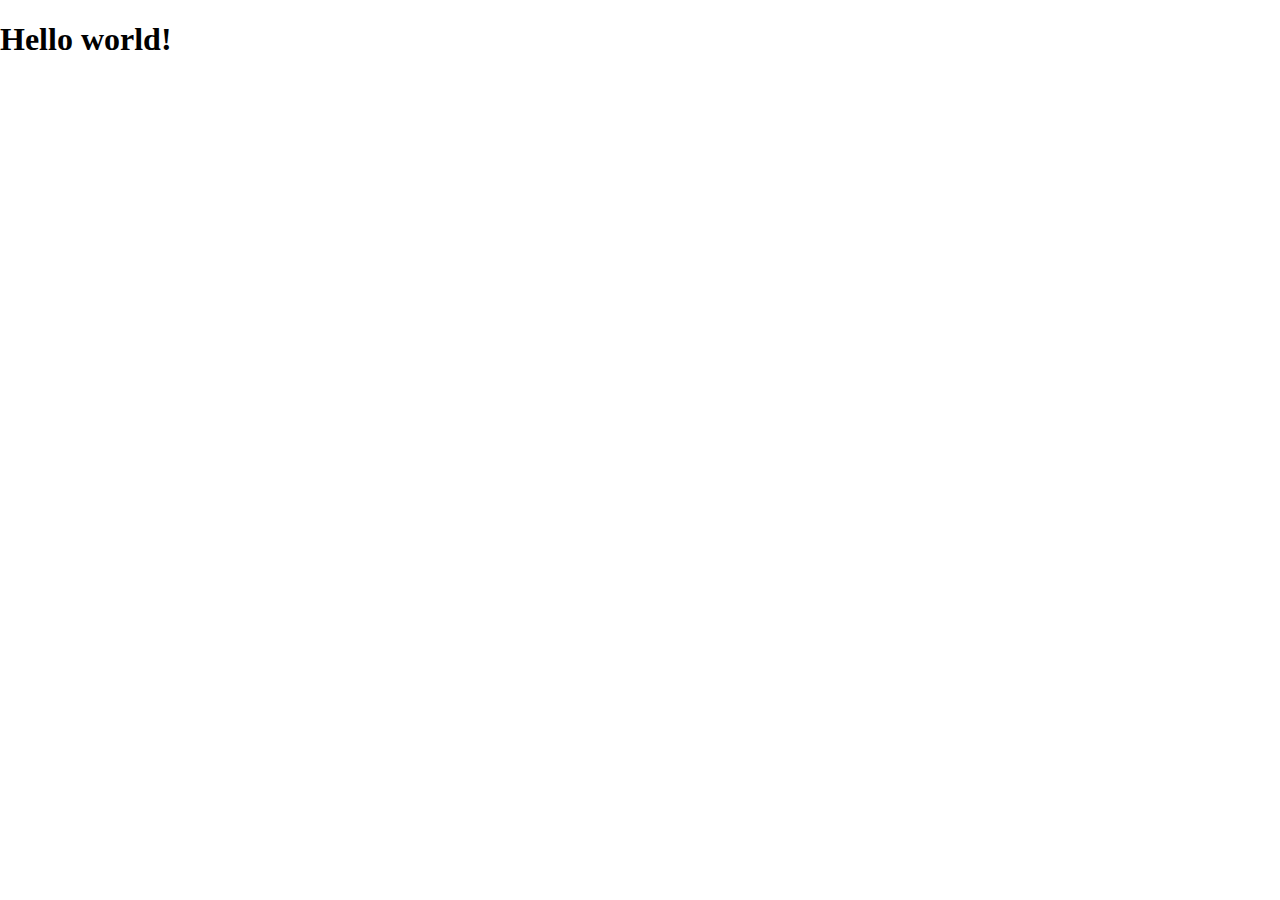
==== index.html @ 44bde3c5 "finish boilerplate" ====
<!DOCTYPE html>
<html lang="en">
<head>
  <meta charset="utf-8">
  <title>Augvery</title>
  <link rel="icon" href="./favicon.png"/>
  <meta name="viewport" content="width=device-width, initial-scale=1"/>
  <meta name="keywords" content="august, avery, lav, augvery, lav, lavender, trash, lavendertrash, lav39, lavender39, trash39, lavendertrash39, lavthirtynine, lavenderthirtynine, trashthirtynine, lavendertrashthirtynine, thirty, nine, 3, 9, thirtynine, 39"/>
  <meta name="robots" content="index, follow"/>
  <meta name="language" content="English"/>
  <meta name="revisit-after" content="1 days"/>
  <meta name="author" content="August"/>
  <meta name="creator" content="Thomas Ricci"/>
  <meta name="publisher" content="Thomas Ricci"/>
  <meta property="og:title" content="Augvery"/>
  <meta property="og:image" content="./banner.png"/>
  <meta property="og:url" content="https://www.augvery.com"/>
  <meta name="twitter:card" content="summary_large_image"/>
  <meta property="og:site_name" content="Augvery"/>
  <!-- TODO: this -->
  <meta name="description" content=""/>
  <meta property="og:description" content=""/>
  <meta name="theme-color" content="#9ab4f8"/>
  <link rel="stylesheet" type="text/css" href="style.css">
</head>
<body>
  <div class="container">
    <h1>Hello world!</h1>
  </div>
</body>
</html>
---- style.css ----
:root {
    --primary-color: #000;
    --secondary-color: #000;
    --tertiary-color: #000;
    --quaternary-color: #000;
    --quinary-color: #000;
    --senary-color: #000;
}

body {
    margin: 0;
}
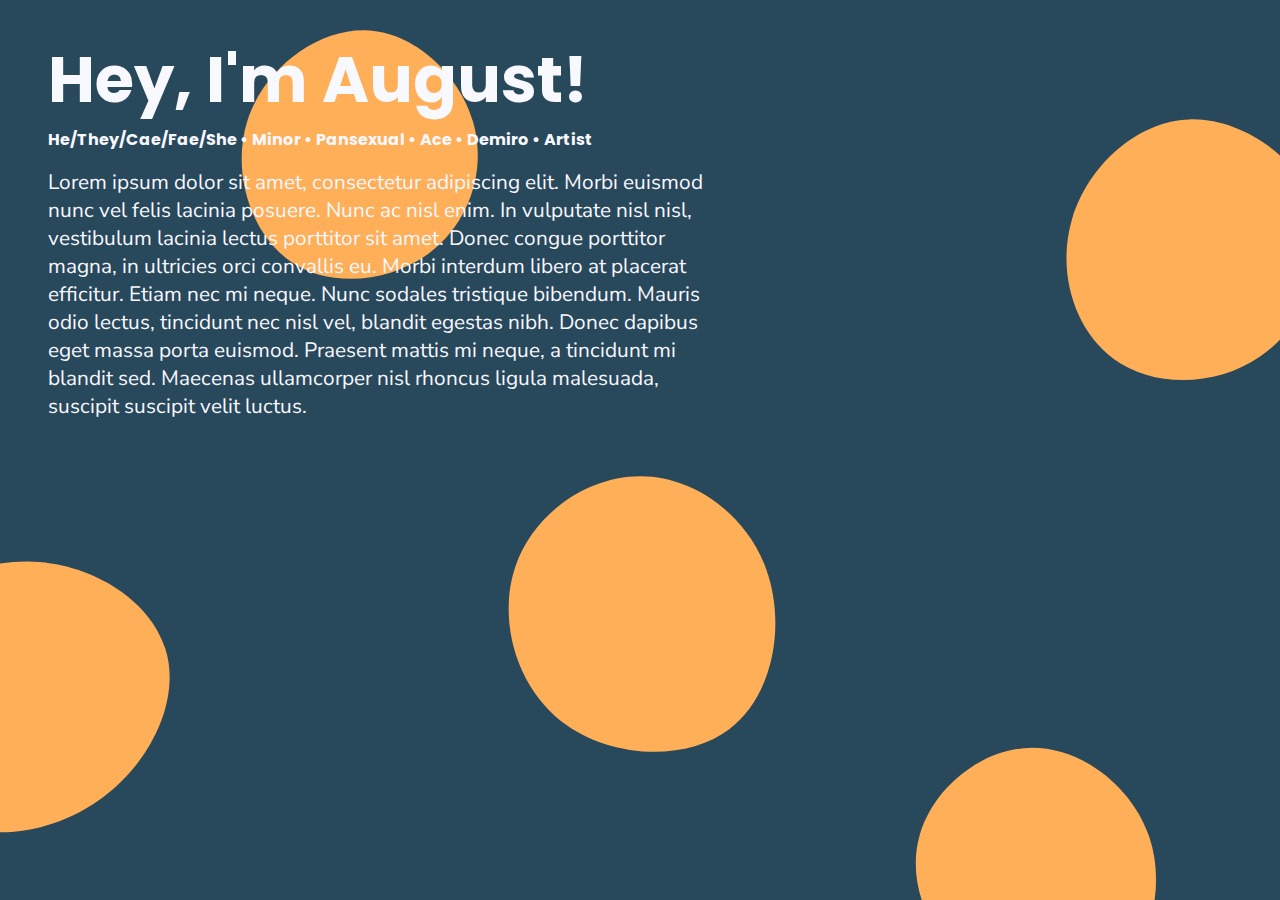
==== commit 4035cfb1: "demo" ====
--- a/index.html
+++ b/index.html
@@ -24,8 +24,16 @@
   <link rel="stylesheet" type="text/css" href="style.css">
 </head>
 <body>
-  <div class="container">
-    <h1>Hello world!</h1>
+  <div class="splash">
+    <div class="sona"></div>
+    <div class="content">
+      <h1 class="name">Hey, I'm <span id="name">August</span>!</h1>
+      <h2 class="info">He/They/Cae/Fae/She • Minor • Pansexual • Ace • Demiro • Artist</h2>
+      <p class="desc">
+        Lorem ipsum dolor sit amet, consectetur adipiscing elit. Morbi euismod nunc vel felis lacinia posuere. Nunc ac nisl enim. In vulputate nisl nisl, vestibulum lacinia lectus porttitor sit amet. Donec congue porttitor magna, in ultricies orci convallis eu. Morbi interdum libero at placerat efficitur. Etiam nec mi neque. Nunc sodales tristique bibendum. Mauris odio lectus, tincidunt nec nisl vel, blandit egestas nibh. Donec dapibus eget massa porta euismod. Praesent mattis mi neque, a tincidunt mi blandit sed. Maecenas ullamcorper nisl rhoncus ligula malesuada, suscipit suscipit velit luctus.
+      </p>
+    </div>
   </div>
+  <script src="main.js"></script>
 </body>
 </html>
--- a/style.css
+++ b/style.css
@@ -1,12 +1,52 @@
+@import url('https://fonts.googleapis.com/css2?family=Nunito+Sans&family=Poppins:wght@300&display=swap');
+
 :root {
-    --primary-color: #000;
-    --secondary-color: #000;
-    --tertiary-color: #000;
-    --quaternary-color: #000;
+    --primary-color: #28485B;
+    --secondary-color: #FEAF58;
+    --tertiary-color: #F8F8FF;
+    --quaternary-color: #ffffff;
     --quinary-color: #000;
     --senary-color: #000;
 }
 
 body {
     margin: 0;
+    background-color: var(--primary-color);
 }
+
+.splash {
+    display: flex;
+    flex-direction: row;
+    background-image: url("bg.svg");
+    background-position: center;
+    background-repeat: no-repeat;
+    background-size: cover;
+    min-height: 100vh;
+    min-width: 100vw;
+    font-family: sans-serif;
+    color: var(--tertiary-color);
+}
+
+.content {
+    padding: 1rem 2rem 1rem 2rem;
+    max-width: 700px;
+}
+
+.name {
+    font-size: clamp(1.8rem, 7vw, 4rem);
+    font-family: "Poppins", sans-serif;
+    margin: 1rem 1rem 0 1rem;
+}
+
+.info {
+    font-size: clamp(0.3rem, 7vw, 1rem);
+    font-family: "Poppins", sans-serif;
+    margin: 0 1rem 1rem 1rem;
+    color: var(--tertiary-color);
+}
+
+.desc {
+    font-family: "Nunito Sans", sans-serif;
+    font-size: clamp(0.9rem, 5vw, 1.3rem);
+    margin: 1rem 1rem 1rem 1rem;
+}
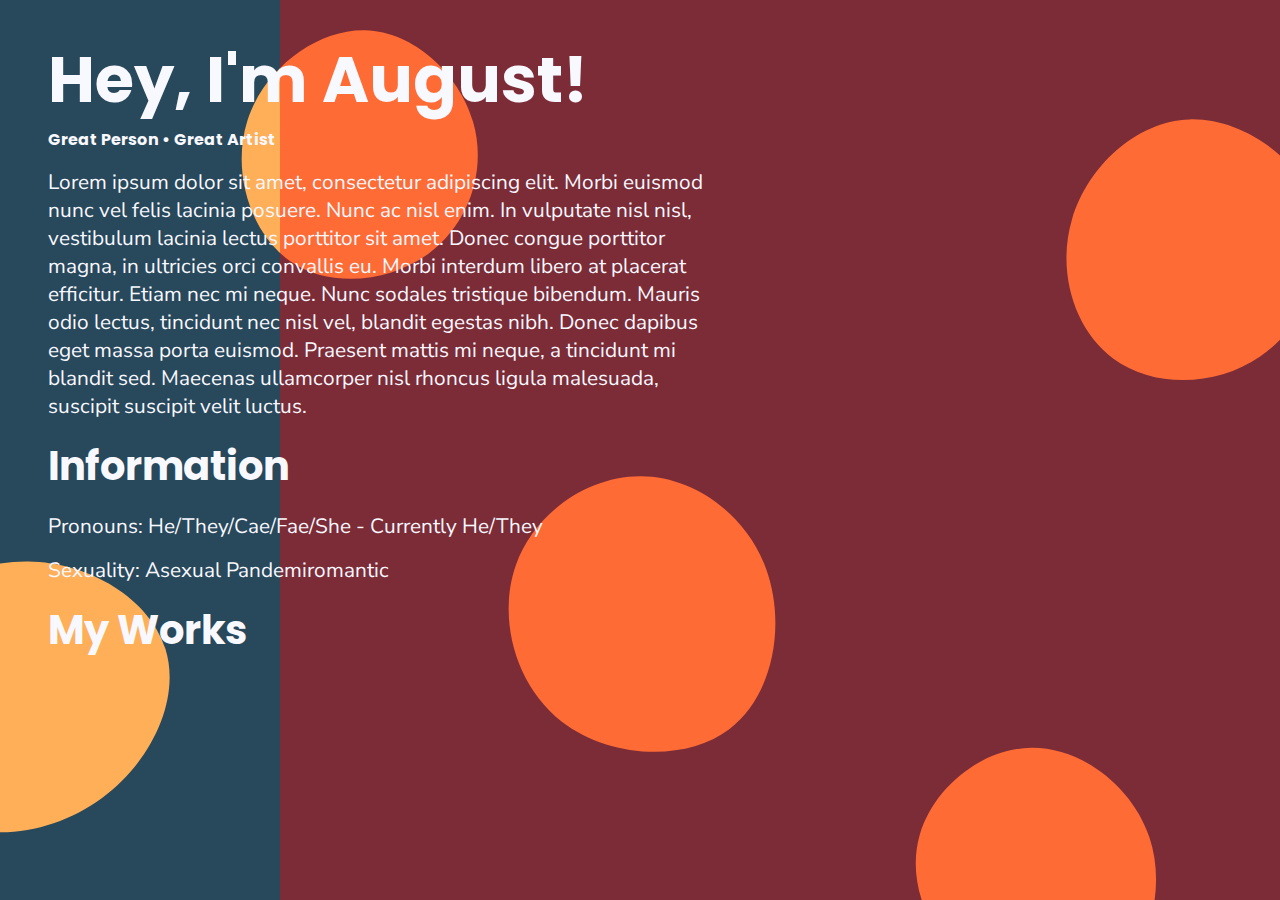
==== commit ece7e92e: "Added about and red visualization of sona position" ====
--- a/index.html
+++ b/index.html
@@ -27,11 +27,15 @@
   <div class="splash">
     <div class="sona"></div>
     <div class="content">
-      <h1 class="name">Hey, I'm <span id="name">August</span>!</h1>
-      <h2 class="info">He/They/Cae/Fae/She • Minor • Pansexual • Ace • Demiro • Artist</h2>
-      <p class="desc">
+      <h1 class="header">Hey, I'm <span id="name">August</span>!</h1>
+      <h2 class="small">Great Person • Great Artist</h2>
+      <p class="body">
         Lorem ipsum dolor sit amet, consectetur adipiscing elit. Morbi euismod nunc vel felis lacinia posuere. Nunc ac nisl enim. In vulputate nisl nisl, vestibulum lacinia lectus porttitor sit amet. Donec congue porttitor magna, in ultricies orci convallis eu. Morbi interdum libero at placerat efficitur. Etiam nec mi neque. Nunc sodales tristique bibendum. Mauris odio lectus, tincidunt nec nisl vel, blandit egestas nibh. Donec dapibus eget massa porta euismod. Praesent mattis mi neque, a tincidunt mi blandit sed. Maecenas ullamcorper nisl rhoncus ligula malesuada, suscipit suscipit velit luctus.
       </p>
+      <h2 class="subheader">Information</h2>
+      <p class="body">Pronouns: He/They/Cae/Fae/She - Currently He/They</p>
+      <p class="body">Sexuality: Asexual Pandemiromantic</p>
+      <h2 class="subheader">My Works</h2>
     </div>
   </div>
   <script src="main.js"></script>
--- a/style.css
+++ b/style.css
@@ -12,6 +12,17 @@
 body {
     margin: 0;
     background-color: var(--primary-color);
+    overflow-x: hidden !important;
+}
+
+.sona {
+    position: absolute;
+    right: 0;
+    top: 0;
+    background-image: url("sona.png");
+    height: 1000px;
+    width: 1000px;
+    z-index: 0;
 }
 
 .splash {
@@ -21,8 +32,10 @@
     background-position: center;
     background-repeat: no-repeat;
     background-size: cover;
-    min-height: 100vh;
-    min-width: 100vw;
+    height: 100vh;
+    width: 100vw;
+    overflow-y: scroll;
+    position: relative;
     font-family: sans-serif;
     color: var(--tertiary-color);
 }
@@ -30,22 +43,29 @@
 .content {
     padding: 1rem 2rem 1rem 2rem;
     max-width: 700px;
+    z-index: 1;
 }
 
-.name {
+.header {
     font-size: clamp(1.8rem, 7vw, 4rem);
     font-family: "Poppins", sans-serif;
     margin: 1rem 1rem 0 1rem;
 }
 
-.info {
+.subheader {
+    font-size: clamp(1.3rem, 7vw, 2.5rem);
+    font-family: "Poppins", sans-serif;
+    margin: 1rem 1rem 0 1rem;
+}
+
+.small {
     font-size: clamp(0.3rem, 7vw, 1rem);
     font-family: "Poppins", sans-serif;
     margin: 0 1rem 1rem 1rem;
     color: var(--tertiary-color);
 }
 
-.desc {
+.body {
     font-family: "Nunito Sans", sans-serif;
     font-size: clamp(0.9rem, 5vw, 1.3rem);
     margin: 1rem 1rem 1rem 1rem;
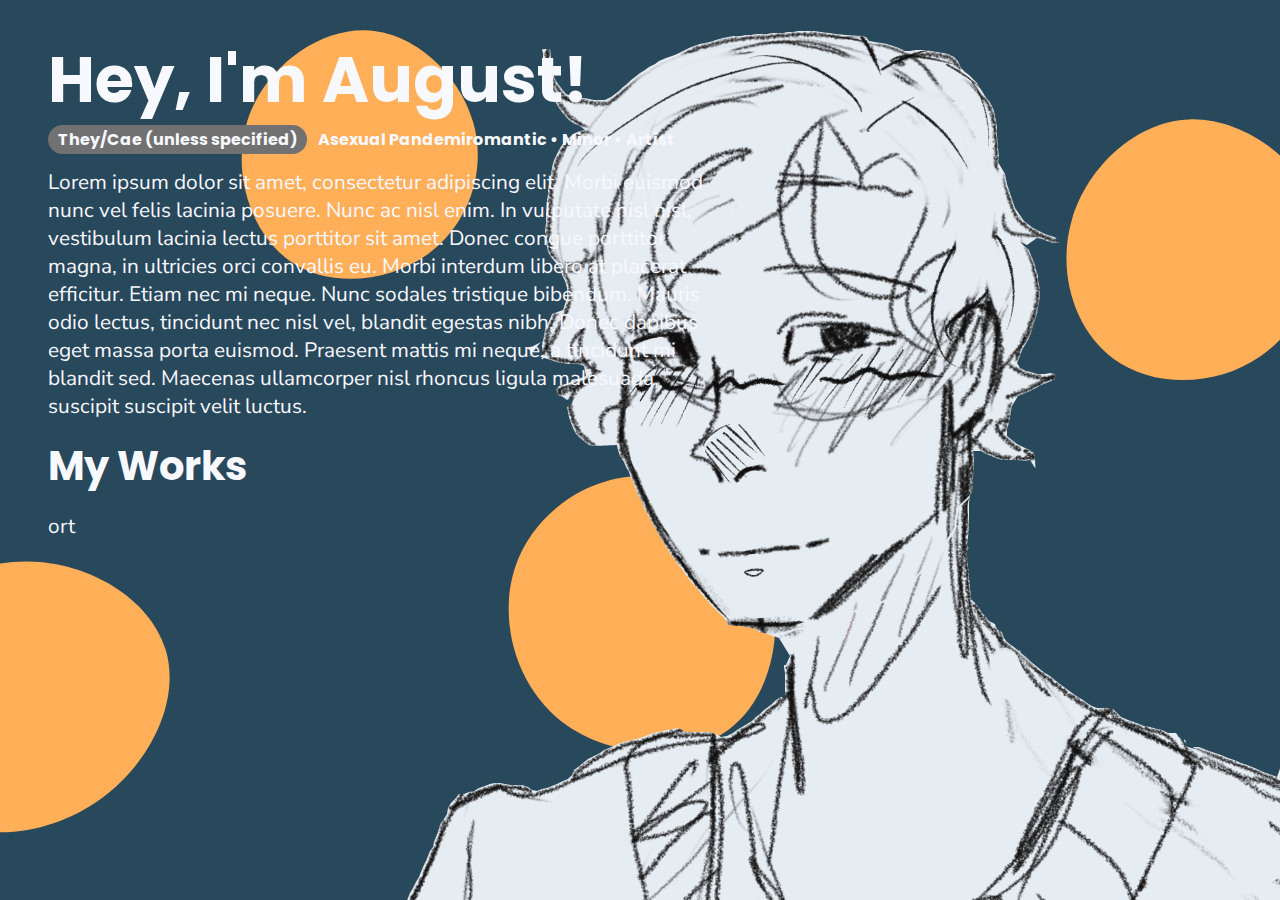
==== commit 9515b973: "some visual changes, temp sona" ====
--- a/index.html
+++ b/index.html
@@ -28,14 +28,13 @@
     <div class="sona"></div>
     <div class="content">
       <h1 class="header">Hey, I'm <span id="name">August</span>!</h1>
-      <h2 class="small">Great Person • Great Artist</h2>
+      <h2 class="small">
+        <span class="chip chip-link me-1">They/Cae (unless specified)</span> Asexual Pandemiromantic • Minor • Artist </h2>
       <p class="body">
         Lorem ipsum dolor sit amet, consectetur adipiscing elit. Morbi euismod nunc vel felis lacinia posuere. Nunc ac nisl enim. In vulputate nisl nisl, vestibulum lacinia lectus porttitor sit amet. Donec congue porttitor magna, in ultricies orci convallis eu. Morbi interdum libero at placerat efficitur. Etiam nec mi neque. Nunc sodales tristique bibendum. Mauris odio lectus, tincidunt nec nisl vel, blandit egestas nibh. Donec dapibus eget massa porta euismod. Praesent mattis mi neque, a tincidunt mi blandit sed. Maecenas ullamcorper nisl rhoncus ligula malesuada, suscipit suscipit velit luctus.
       </p>
-      <h2 class="subheader">Information</h2>
-      <p class="body">Pronouns: He/They/Cae/Fae/She - Currently He/They</p>
-      <p class="body">Sexuality: Asexual Pandemiromantic</p>
       <h2 class="subheader">My Works</h2>
+      <p class="body">ort</p>
     </div>
   </div>
   <script src="main.js"></script>
--- a/style.css
+++ b/style.css
@@ -4,7 +4,7 @@
     --primary-color: #28485B;
     --secondary-color: #FEAF58;
     --tertiary-color: #F8F8FF;
-    --quaternary-color: #ffffff;
+    --quaternary-color: #717171;
     --quinary-color: #000;
     --senary-color: #000;
 }
@@ -20,8 +20,9 @@
     right: 0;
     top: 0;
     background-image: url("sona.png");
-    height: 1000px;
-    width: 1000px;
+    height: 60rem;
+    width: 60rem;
+    background-position: right;
     z-index: 0;
 }
 
@@ -38,6 +39,21 @@
     position: relative;
     font-family: sans-serif;
     color: var(--tertiary-color);
+}
+
+.chip {
+    border-radius: 500px;
+    padding: 0.2rem 0.6rem 0.2rem 0.6rem;
+    background-color: var(--quaternary-color);
+    display: inline;
+}
+
+.chip-link:hover {
+    box-shadow: 0 3px 0.5rem 3px rgba(0, 0, 0, 0.51);
+}
+
+.me-1 {
+    margin-right: 0.5rem;
 }
 
 .content {
@@ -70,3 +86,11 @@
     font-size: clamp(0.9rem, 5vw, 1.3rem);
     margin: 1rem 1rem 1rem 1rem;
 }
+
+@media screen and (max-width: 900px) {
+    .sona {
+        background-position: center;
+        height: 60rem;
+        width: 30rem;
+    }
+}
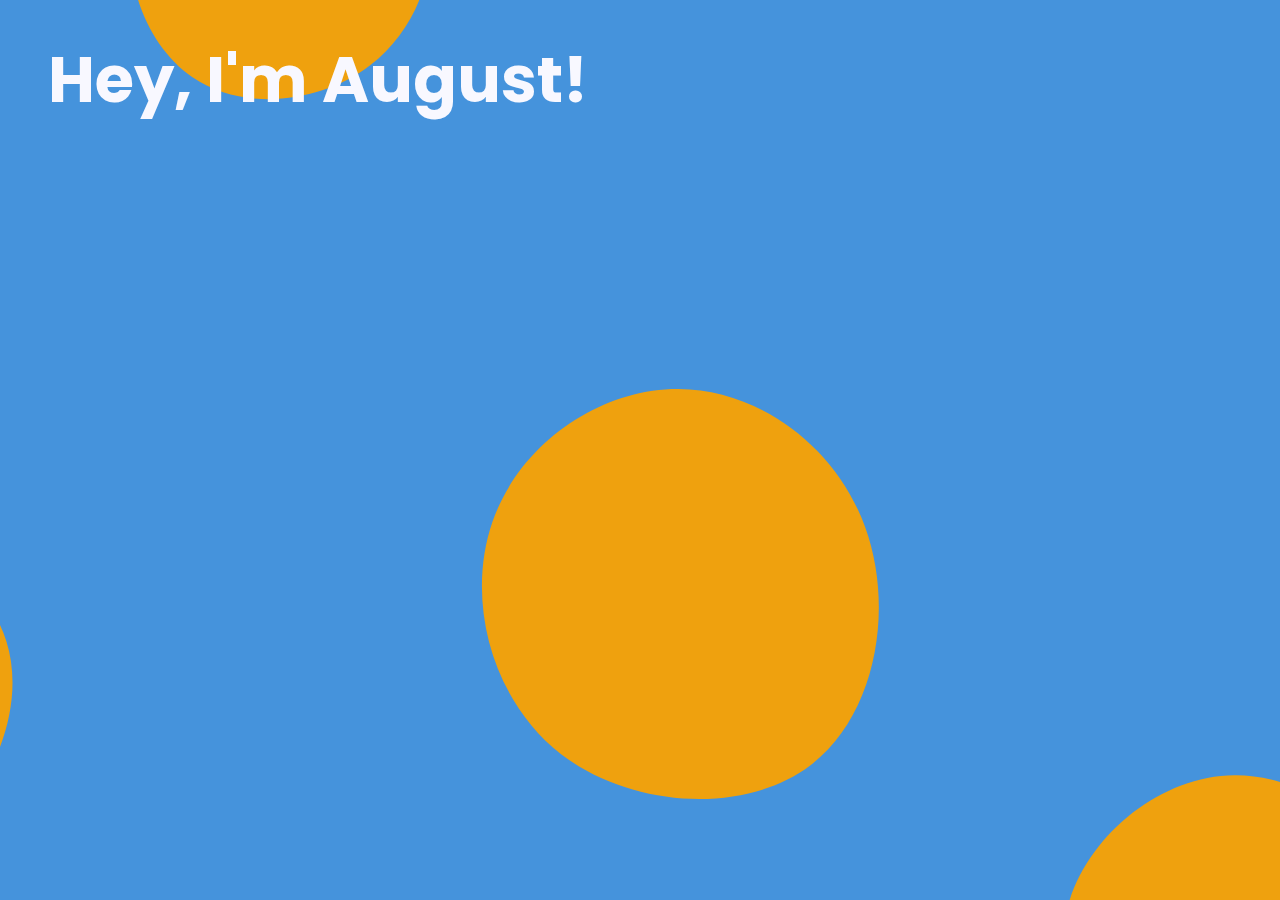
==== commit ad2193cd: "intro sequence!" ====
--- a/index.html
+++ b/index.html
@@ -22,21 +22,47 @@
   <meta property="og:description" content=""/>
   <meta name="theme-color" content="#9ab4f8"/>
   <link rel="stylesheet" type="text/css" href="style.css">
+  <link href="https://fonts.googleapis.com/icon?family=Material+Icons" rel="stylesheet">
+  <link rel="stylesheet" href="https://cdnjs.cloudflare.com/ajax/libs/animate.css/4.1.1/animate.min.css"/>
 </head>
 <body>
   <div class="splash">
-    <div class="sona"></div>
+    <div class="modal-background" id="modal">
+      <div class="modal">
+        <div class="modal-content">
+          <div class="modal-title">
+            <h1 class="modal-header">
+              I'm demifluid.
+            </h1>
+            <span class="modal-close material-icons" onclick="triggerModal()">close</span>
+          </div>
+          <p class="modal-desc">
+            Demifluid is a gender under the umbrella of genderfluidity, an identity in which a person's gender may change constantly. Being Demifluid, I have a static gender and one that is fluid. Because my static gender is Agender, my gender changes between <a href="https://gender.wikia.org/wiki/Agender">Agender</a>, <a href="https://gender.wikia.org/wiki/Demiboy">Demiboy</a>, <a href="https://gender.wikia.org/wiki/Demigirl">Demigirl</a>, and <a href="https://gender.wikia.org/wiki/Demigender">Demibigender</a>. No matter how I identify, I'll always accept my Agender pronouns, they/cae. I also accept he/they while I'm a Demiboy, fey/they/she when I'm a Demigirl, and he/fey/they/cae/she while I'm Demibigender.
+          </p>
+        </div>
+      </div>
+    </div>
+    <div class="sona">
+      <div class="sona-img" id="animate__intro-4"></div>
+    </div>
+    <div class="bg">
+      <svg cache-id="37cd5b53484d493dafedb783ef0dcd69" id="eISRePYEbHc1" xmlns="http://www.w3.org/2000/svg" xmlns:xlink="http://www.w3.org/1999/xlink" viewBox="0 0 900 600" shape-rendering="geometricPrecision" class="bg-img" text-rendering="geometricPrecision"><rect id="eISRePYEbHc2" width="900" height="600" rx="0" ry="0" fill="rgb(69,147,220)" stroke="none" stroke-width="1"/><g id="eISRePYEbHc3"><g id="eISRePYEbHc4" transform="matrix(0 0 0 0 451 402)"><path id="eISRePYEbHc5" d="M83.1,-22.7C96.4,13.9,88.1,61.8,58.5,84.2C29,106.5,-21.8,103.2,-53.1,79.1C-84.3,54.9,-96,10,-83.9,-24.9C-71.8,-59.8,-35.9,-84.7,-0.5,-84.5C34.9,-84.4,69.9,-59.2,83.1,-22.7Z" fill="rgb(239,161,14)" stroke="none" stroke-width="1"/></g><g id="eISRePYEbHc6" transform="matrix(0 0 0 0 269 107)"><path id="eISRePYEbHc7" d="M69.7,-25.9C79,5.9,67.3,41.2,41.2,61.2C15.2,81.1,-25.2,85.7,-51.9,67.3C-78.6,48.9,-91.6,7.5,-80.7,-26.7C-69.8,-60.8,-34.9,-87.5,-2.3,-86.8C30.2,-86,60.4,-57.7,69.7,-25.9Z" fill="rgb(239,161,14)" stroke="none" stroke-width="1"/></g><g id="eISRePYEbHc8" transform="matrix(0 0 0 0 43 463)"><path id="eISRePYEbHc9" d="M90.6,-30.5C101,2.6,81.7,44.3,48.6,68.8C15.5,93.3,-31.5,100.6,-63.1,79.4C-94.6,58.2,-110.9,8.5,-97.8,-28.4C-84.7,-65.2,-42.4,-89.1,-1.1,-88.7C40.1,-88.3,80.2,-63.7,90.6,-30.5Z" fill="rgb(239,161,14)" stroke="none" stroke-width="1"/></g><g id="eISRePYEbHc10" transform="matrix(0 0 0 0 813 173)"><path id="eISRePYEbHc11" d="M88.6,-31.7C98.9,2.9,80.4,44,50.4,64.7C20.5,85.3,-20.9,85.5,-47.4,66.1C-73.8,46.7,-85.3,7.6,-74.9,-27.1C-64.5,-61.9,-32.3,-92.3,3.4,-93.4C39.1,-94.5,78.3,-66.3,88.6,-31.7Z" fill="rgb(239,161,14)" stroke="none" stroke-width="1"/></g><g id="eISRePYEbHc12" transform="matrix(0 0 0 0 710 583)"><path id="eISRePYEbHc13" d="M79.6,-24.8C91,9.3,79.8,51.9,53.7,69.9C27.6,87.9,-13.5,81.5,-41,60.5C-68.5,39.6,-82.5,4.1,-73.4,-26.8C-64.3,-57.8,-32.2,-84.2,1,-84.5C34.1,-84.8,68.1,-59,79.6,-24.8Z" fill="rgb(239,161,14)" stroke="none" stroke-width="1"/></g></g><script><![CDATA[!function(t,n){"object"==typeof exports&&"undefined"!=typeof module?module.exports=n():"function"==typeof define&&define.amd?define(n):((t="undefined"!=typeof globalThis?globalThis:t||self).__SVGATOR_PLAYER__=t.__SVGATOR_PLAYER__||{},t.__SVGATOR_PLAYER__["5c7f360c"]=n())}(this,(function(){"use strict";function t(t,n){var r=Object.keys(t);if(Object.getOwnPropertySymbols){var e=Object.getOwnPropertySymbols(t);n&&(e=e.filter((function(n){return Object.getOwnPropertyDescriptor(t,n).enumerable}))),r.push.apply(r,e)}return r}function n(n){for(var r=1;r<arguments.length;r++){var e=null!=arguments[r]?arguments[r]:{};r%2?t(Object(e),!0).forEach((function(t){u(n,t,e[t])})):Object.getOwnPropertyDescriptors?Object.defineProperties(n,Object.getOwnPropertyDescriptors(e)):t(Object(e)).forEach((function(t){Object.defineProperty(n,t,Object.getOwnPropertyDescriptor(e,t))}))}return n}function r(t){return(r="function"==typeof Symbol&&"symbol"==typeof Symbol.iterator?function(t){return typeof t}:function(t){return t&&"function"==typeof Symbol&&t.constructor===Symbol&&t!==Symbol.prototype?"symbol":typeof t})(t)}function e(t,n){if(!(t instanceof n))throw new TypeError("Cannot call a class as a function")}function i(t,n){for(var r=0;r<n.length;r++){var e=n[r];e.enumerable=e.enumerable||!1,e.configurable=!0,"value"in e&&(e.writable=!0),Object.defineProperty(t,e.key,e)}}function o(t,n,r){return n&&i(t.prototype,n),r&&i(t,r),t}function u(t,n,r){return n in t?Object.defineProperty(t,n,{value:r,enumerable:!0,configurable:!0,writable:!0}):t[n]=r,t}function a(t){return(a=Object.setPrototypeOf?Object.getPrototypeOf:function(t){return t.__proto__||Object.getPrototypeOf(t)})(t)}function l(t,n){return(l=Object.setPrototypeOf||function(t,n){return t.__proto__=n,t})(t,n)}function f(){if("undefined"==typeof Reflect||!Reflect.construct)return!1;if(Reflect.construct.sham)return!1;if("function"==typeof Proxy)return!0;try{return Boolean.prototype.valueOf.call(Reflect.construct(Boolean,[],(function(){}))),!0}catch(t){return!1}}function s(t,n,r){return(s=f()?Reflect.construct:function(t,n,r){var e=[null];e.push.apply(e,n);var i=new(Function.bind.apply(t,e));return r&&l(i,r.prototype),i}).apply(null,arguments)}function c(t,n){if(n&&("object"==typeof n||"function"==typeof n))return n;if(void 0!==n)throw new TypeError("Derived constructors may only return object or undefined");return function(t){if(void 0===t)throw new ReferenceError("this hasn't been initialised - super() hasn't been called");return t}(t)}function h(t,n,r){return(h="undefined"!=typeof Reflect&&Reflect.get?Reflect.get:function(t,n,r){var e=function(t,n){for(;!Object.prototype.hasOwnProperty.call(t,n)&&null!==(t=a(t)););return t}(t,n);if(e){var i=Object.getOwnPropertyDescriptor(e,n);return i.get?i.get.call(r):i.value}})(t,n,r||t)}function v(t){return function(t){if(Array.isArray(t))return y(t)}(t)||function(t){if("undefined"!=typeof Symbol&&null!=t[Symbol.iterator]||null!=t["@@iterator"])return Array.from(t)}(t)||function(t,n){if(!t)return;if("string"==typeof t)return y(t,n);var r=Object.prototype.toString.call(t).slice(8,-1);"Object"===r&&t.constructor&&(r=t.constructor.name);if("Map"===r||"Set"===r)return Array.from(t);if("Arguments"===r||/^(?:Ui|I)nt(?:8|16|32)(?:Clamped)?Array$/.test(r))return y(t,n)}(t)||function(){throw new TypeError("Invalid attempt to spread non-iterable instance.\nIn order to be iterable, non-array objects must have a [Symbol.iterator]() method.")}()}function y(t,n){(null==n||n>t.length)&&(n=t.length);for(var r=0,e=new Array(n);r<n;r++)e[r]=t[r];return e}var g=d(Math.pow(10,-6));function d(t){var n=arguments.length>1&&void 0!==arguments[1]?arguments[1]:6;if(Number.isInteger(t))return t;var r=Math.pow(10,n);return Math.round((+t+Number.EPSILON)*r)/r}function p(t,n){var r=arguments.length>2&&void 0!==arguments[2]?arguments[2]:g;return Math.abs(t-n)<r}var m=Math.PI/180;function b(t){return t}function w(t,n,r){var e=1-r;return 3*r*e*(t*e+n*r)+r*r*r}function x(){var t=arguments.length>0&&void 0!==arguments[0]?arguments[0]:0,n=arguments.length>1&&void 0!==arguments[1]?arguments[1]:0,r=arguments.length>2&&void 0!==arguments[2]?arguments[2]:1,e=arguments.length>3&&void 0!==arguments[3]?arguments[3]:1;return t<0||t>1||r<0||r>1?null:p(t,n)&&p(r,e)?b:function(i){if(i<=0)return t>0?i*n/t:0===n&&r>0?i*e/r:0;if(i>=1)return r<1?1+(i-1)*(e-1)/(r-1):1===r&&t<1?1+(i-1)*(n-1)/(t-1):1;for(var o,u=0,a=1;u<a;){var l=w(t,r,o=(u+a)/2);if(p(i,l))break;l<i?u=o:a=o}return w(n,e,o)}}function A(){return 1}function k(t){return 1===t?1:0}function S(){var t=arguments.length>0&&void 0!==arguments[0]?arguments[0]:1,n=arguments.length>1&&void 0!==arguments[1]?arguments[1]:0;if(1===t){if(0===n)return k;if(1===n)return A}var r=1/t;return function(t){return t>=1?1:(t+=n*r)-t%r}}var _=Math.sin,O=Math.cos,j=Math.acos,M=Math.asin,P=Math.tan,E=Math.atan2,I=Math.PI/180,R=180/Math.PI,F=Math.sqrt,N=function(){function t(){var n=arguments.length>0&&void 0!==arguments[0]?arguments[0]:1,r=arguments.length>1&&void 0!==arguments[1]?arguments[1]:0,i=arguments.length>2&&void 0!==arguments[2]?arguments[2]:0,o=arguments.length>3&&void 0!==arguments[3]?arguments[3]:1,u=arguments.length>4&&void 0!==arguments[4]?arguments[4]:0,a=arguments.length>5&&void 0!==arguments[5]?arguments[5]:0;e(this,t),this.m=[n,r,i,o,u,a],this.i=null,this.w=null,this.s=null}return o(t,[{key:"determinant",get:function(){var t=this.m;return t[0]*t[3]-t[1]*t[2]}},{key:"isIdentity",get:function(){if(null===this.i){var t=this.m;this.i=1===t[0]&&0===t[1]&&0===t[2]&&1===t[3]&&0===t[4]&&0===t[5]}return this.i}},{key:"point",value:function(t,n){var r=this.m;return{x:r[0]*t+r[2]*n+r[4],y:r[1]*t+r[3]*n+r[5]}}},{key:"translateSelf",value:function(){var t=arguments.length>0&&void 0!==arguments[0]?arguments[0]:0,n=arguments.length>1&&void 0!==arguments[1]?arguments[1]:0;if(!t&&!n)return this;var r=this.m;return r[4]+=r[0]*t+r[2]*n,r[5]+=r[1]*t+r[3]*n,this.w=this.s=this.i=null,this}},{key:"rotateSelf",value:function(){var t=arguments.length>0&&void 0!==arguments[0]?arguments[0]:0;if(t%=360){var n=_(t*=I),r=O(t),e=this.m,i=e[0],o=e[1];e[0]=i*r+e[2]*n,e[1]=o*r+e[3]*n,e[2]=e[2]*r-i*n,e[3]=e[3]*r-o*n,this.w=this.s=this.i=null}return this}},{key:"scaleSelf",value:function(){var t=arguments.length>0&&void 0!==arguments[0]?arguments[0]:1,n=arguments.length>1&&void 0!==arguments[1]?arguments[1]:1;if(1!==t||1!==n){var r=this.m;r[0]*=t,r[1]*=t,r[2]*=n,r[3]*=n,this.w=this.s=this.i=null}return this}},{key:"skewSelf",value:function(t,n){if(n%=360,(t%=360)||n){var r=this.m,e=r[0],i=r[1],o=r[2],u=r[3];t&&(t=P(t*I),r[2]+=e*t,r[3]+=i*t),n&&(n=P(n*I),r[0]+=o*n,r[1]+=u*n),this.w=this.s=this.i=null}return this}},{key:"resetSelf",value:function(){var t=arguments.length>0&&void 0!==arguments[0]?arguments[0]:1,n=arguments.length>1&&void 0!==arguments[1]?arguments[1]:0,r=arguments.length>2&&void 0!==arguments[2]?arguments[2]:0,e=arguments.length>3&&void 0!==arguments[3]?arguments[3]:1,i=arguments.length>4&&void 0!==arguments[4]?arguments[4]:0,o=arguments.length>5&&void 0!==arguments[5]?arguments[5]:0,u=this.m;return u[0]=t,u[1]=n,u[2]=r,u[3]=e,u[4]=i,u[5]=o,this.w=this.s=this.i=null,this}},{key:"recomposeSelf",value:function(){var t=arguments.length>0&&void 0!==arguments[0]?arguments[0]:null,n=arguments.length>1&&void 0!==arguments[1]?arguments[1]:null,r=arguments.length>2&&void 0!==arguments[2]?arguments[2]:null,e=arguments.length>3&&void 0!==arguments[3]?arguments[3]:null,i=arguments.length>4&&void 0!==arguments[4]?arguments[4]:null;return this.isIdentity||this.resetSelf(),t&&(t.x||t.y)&&this.translateSelf(t.x,t.y),n&&this.rotateSelf(n),r&&(r.x&&this.skewSelf(r.x,0),r.y&&this.skewSelf(0,r.y)),!e||1===e.x&&1===e.y||this.scaleSelf(e.x,e.y),i&&(i.x||i.y)&&this.translateSelf(i.x,i.y),this}},{key:"decompose",value:function(){var t=arguments.length>0&&void 0!==arguments[0]?arguments[0]:0,n=arguments.length>1&&void 0!==arguments[1]?arguments[1]:0,r=this.m,e=r[0]*r[0]+r[1]*r[1],i=[[r[0],r[1]],[r[2],r[3]]],o=F(e);if(0===o)return{origin:{x:d(r[4]),y:d(r[5])},translate:{x:d(t),y:d(n)},scale:{x:0,y:0},skew:{x:0,y:0},rotate:0};i[0][0]/=o,i[0][1]/=o;var u=r[0]*r[3]-r[1]*r[2]<0;u&&(o=-o);var a=i[0][0]*i[1][0]+i[0][1]*i[1][1];i[1][0]-=i[0][0]*a,i[1][1]-=i[0][1]*a;var l=F(i[1][0]*i[1][0]+i[1][1]*i[1][1]);if(0===l)return{origin:{x:d(r[4]),y:d(r[5])},translate:{x:d(t),y:d(n)},scale:{x:d(o),y:0},skew:{x:0,y:0},rotate:0};i[1][0]/=l,i[1][1]/=l,a/=l;var f=0;return i[1][1]<0?(f=j(i[1][1])*R,i[0][1]<0&&(f=360-f)):f=M(i[0][1])*R,u&&(f=-f),a=E(a,F(i[0][0]*i[0][0]+i[0][1]*i[0][1]))*R,u&&(a=-a),{origin:{x:d(r[4]),y:d(r[5])},translate:{x:d(t),y:d(n)},scale:{x:d(o),y:d(l)},skew:{x:d(a),y:0},rotate:d(f)}}},{key:"clone",value:function(){var t=this.m;return new this.constructor(t[0],t[1],t[2],t[3],t[4],t[5])}},{key:"toString",value:function(){var t=arguments.length>0&&void 0!==arguments[0]?arguments[0]:" ";return null===this.s&&(this.s="matrix("+this.m.map((function(t){return d(t)})).join(t)+")"),this.s}}],[{key:"create",value:function(t){return t?Array.isArray(t)?s(this,v(t)):t instanceof this?t.clone():(new this).recomposeSelf(t.origin,t.rotate,t.skew,t.scale,t.translate):new this}}]),t}();function T(t,n,r){return t>=.5?r:n}function B(t,n,r){return 0===t||n===r?n:t*(r-n)+n}function q(t,n,r){var e=B(t,n,r);return e<=0?0:e}function L(t,n,r){var e=B(t,n,r);return e<=0?0:e>=1?1:e}function C(t,n,r){return 0===t?n:1===t?r:{x:B(t,n.x,r.x),y:B(t,n.y,r.y)}}function D(t,n,r){var e=function(t,n,r){return Math.round(B(t,n,r))}(t,n,r);return e<=0?0:e>=255?255:e}function z(t,n,r){return 0===t?n:1===t?r:{r:D(t,n.r,r.r),g:D(t,n.g,r.g),b:D(t,n.b,r.b),a:B(t,null==n.a?1:n.a,null==r.a?1:r.a)}}function V(t,n){for(var r=[],e=0;e<t;e++)r.push(n);return r}function G(t,n){if(--n<=0)return t;var r=(t=Object.assign([],t)).length;do{for(var e=0;e<r;e++)t.push(t[e])}while(--n>0);return t}var Y,$=function(){function t(n){e(this,t),this.list=n,this.length=n.length}return o(t,[{key:"setAttribute",value:function(t,n){for(var r=this.list,e=0;e<this.length;e++)r[e].setAttribute(t,n)}},{key:"removeAttribute",value:function(t){for(var n=this.list,r=0;r<this.length;r++)n[r].removeAttribute(t)}},{key:"style",value:function(t,n){for(var r=this.list,e=0;e<this.length;e++)r[e].style[t]=n}}]),t}(),U=/-./g,Q=function(t,n){return n.toUpperCase()};function H(t){return"function"==typeof t?t:T}function J(t){return t?"function"==typeof t?t:Array.isArray(t)?function(t){var n=arguments.length>1&&void 0!==arguments[1]?arguments[1]:b;if(!Array.isArray(t))return n;switch(t.length){case 1:return S(t[0])||n;case 2:return S(t[0],t[1])||n;case 4:return x(t[0],t[1],t[2],t[3])||n}return n}(t,null):function(t,n){var r=arguments.length>2&&void 0!==arguments[2]?arguments[2]:b;switch(t){case"linear":return b;case"steps":return S(n.steps||1,n.jump||0)||r;case"bezier":case"cubic-bezier":return x(n.x1||0,n.y1||0,n.x2||0,n.y2||0)||r}return r}(t.type,t.value,null):null}function Z(t,n,r){var e=arguments.length>3&&void 0!==arguments[3]&&arguments[3],i=n.length-1;if(t<=n[0].t)return e?[0,0,n[0].v]:n[0].v;if(t>=n[i].t)return e?[i,1,n[i].v]:n[i].v;var o,u=n[0],a=null;for(o=1;o<=i;o++){if(!(t>n[o].t)){a=n[o];break}u=n[o]}return null==a?e?[i,1,n[i].v]:n[i].v:u.t===a.t?e?[o,1,a.v]:a.v:(t=(t-u.t)/(a.t-u.t),u.e&&(t=u.e(t)),e?[o,t,r(t,u.v,a.v)]:r(t,u.v,a.v))}function K(t,n){var r=arguments.length>2&&void 0!==arguments[2]?arguments[2]:null;return t&&t.length?"function"!=typeof n?null:("function"!=typeof r&&(r=null),function(e){var i=Z(e,t,n);return null!=i&&r&&(i=r(i)),i}):null}function W(t,n){return t.t-n.t}function X(t,n,e,i,o){var u,a="@"===e[0],l="#"===e[0],f=Y[e],s=T;switch(a?(u=e.substr(1),e=u.replace(U,Q)):l&&(e=e.substr(1)),r(f)){case"function":if(s=f(i,o,Z,J,e,a,n,t),l)return s;break;case"string":s=K(i,H(f));break;case"object":if((s=K(i,H(f.i),f.f))&&"function"==typeof f.u)return f.u(n,s,e,a,t)}return s?function(t,n,r){if(arguments.length>3&&void 0!==arguments[3]&&arguments[3])return t instanceof $?function(e){return t.style(n,r(e))}:function(e){return t.style[n]=r(e)};if(Array.isArray(n)){var e=n.length;return function(i){var o=r(i);if(null==o)for(var u=0;u<e;u++)t[u].removeAttribute(n);else for(var a=0;a<e;a++)t[a].setAttribute(n,o)}}return function(e){var i=r(e);null==i?t.removeAttribute(n):t.setAttribute(n,i)}}(n,e,s,a):null}function tt(t,n,e,i){if(!i||"object"!==r(i))return null;var o=null,u=null;return Array.isArray(i)?u=function(t){if(!t||!t.length)return null;for(var n=0;n<t.length;n++)t[n].e&&(t[n].e=J(t[n].e));return t.sort(W)}(i):(u=i.keys,o=i.data||null),u?X(t,n,e,u,o):null}function nt(t,n,r){if(!r)return null;var e=[];for(var i in r)if(r.hasOwnProperty(i)){var o=tt(t,n,i,r[i]);o&&e.push(o)}return e.length?e:null}function rt(t,n){if(!n.duration||n.duration<0)return null;var r=function(t,n){if(!n)return null;var r=[];if(Array.isArray(n))for(var e=n.length,i=0;i<e;i++){var o=n[i];if(2===o.length){var u=null;if("string"==typeof o[0])u=t.getElementById(o[0]);else if(Array.isArray(o[0])){u=[];for(var a=0;a<o[0].length;a++)if("string"==typeof o[0][a]){var l=t.getElementById(o[0][a]);l&&u.push(l)}u=u.length?1===u.length?u[0]:new $(u):null}if(u){var f=nt(t,u,o[1]);f&&(r=r.concat(f))}}}else for(var s in n)if(n.hasOwnProperty(s)){var c=t.getElementById(s);if(c){var h=nt(t,c,n[s]);h&&(r=r.concat(h))}}return r.length?r:null}(t,n.elements);return r?function(t,n){var r=arguments.length>2&&void 0!==arguments[2]?arguments[2]:1/0,e=arguments.length>3&&void 0!==arguments[3]?arguments[3]:1,i=arguments.length>4&&void 0!==arguments[4]&&arguments[4],o=arguments.length>5&&void 0!==arguments[5]?arguments[5]:1,u=t.length,a=e>0?n:0;i&&r%2==0&&(a=n-a);var l=null;return function(f,s){var c=f%n,h=1+(f-c)/n;s*=e,i&&h%2==0&&(s=-s);var v=!1;if(h>r)c=a,v=!0,-1===o&&(c=e>0?0:n);else if(s<0&&(c=n-c),c===l)return!1;l=c;for(var y=0;y<u;y++)t[y](c);return v}}(r,n.duration,n.iterations||1/0,n.direction||1,!!n.alternate,n.fill||1):null}function et(t){return+("0x"+(t.replace(/[^0-9a-fA-F]+/g,"")||27))}function it(t,n,r){return!t||!r||n>t.length?t:t.substring(0,n)+it(t.substring(n+1),r,r)}function ot(t){var n=arguments.length>1&&void 0!==arguments[1]?arguments[1]:27;return!t||t%n?t%n:ot(t/n,n)}function ut(t,n,r){if(t&&t.length){var e=et(r),i=et(n),o=ot(e)+5,u=it(t,ot(e,5),o);return u=u.replace(/\x7c$/g,"==").replace(/\x2f$/g,"="),u=function(t,n,r){var e=+("0x"+t.substring(0,4));t=t.substring(4);for(var i=n%e+r%27,o=[],u=0;u<t.length;u+=2)if("|"!==t[u]){var a=+("0x"+t[u]+t[u+1])-i;o.push(a)}else{var l=+("0x"+t.substring(u+1,u+1+4))-i;u+=3,o.push(l)}return String.fromCharCode.apply(String,o)}(u=(u=atob(u)).replace(/[\x41-\x5A]/g,""),i,e),u=JSON.parse(u)}}Number.isInteger||(Number.isInteger=function(t){return"number"==typeof t&&isFinite(t)&&Math.floor(t)===t}),Number.EPSILON||(Number.EPSILON=2220446049250313e-31);var at=function(){function t(n,r){var i=arguments.length>2&&void 0!==arguments[2]?arguments[2]:{};e(this,t),this._id=0,this._running=!1,this._rollingBack=!1,this._animations=n,this.duration=r.duration,this.alternate=r.alternate,this.fill=r.fill,this.iterations=r.iterations,this.direction=i.direction||1,this.speed=i.speed||1,this.fps=i.fps||100,this.offset=i.offset||0,this.rollbackStartOffset=0}return o(t,[{key:"_rollback",value:function(){var t=this,n=1/0,r=null;this.rollbackStartOffset=this.offset,this._rollingBack||(this._rollingBack=!0,this._running=!0);this._id=window.requestAnimationFrame((function e(i){if(t._rollingBack){null==r&&(r=i);var o=i-r,u=t.rollbackStartOffset-o,a=Math.round(u*t.speed);if(a>t.duration&&n!=1/0){var l=!!t.alternate&&a/t.duration%2>1,f=a%t.duration;a=(f+=l?t.duration:0)||t.duration}var s=t.fps?1e3/t.fps:0,c=Math.max(0,a);if(c<n-s){t.offset=c,n=c;for(var h=t._animations,v=h.length,y=0;y<v;y++)h[y](c,t.direction)}var g=!1;if(t.iterations>0&&-1===t.fill){var d=t.iterations*t.duration,p=d==a;a=p?0:a,t.offset=p?0:t.offset,g=a>d}a>0&&t.offset>=a&&!g?t._id=window.requestAnimationFrame(e):t.stop()}}))}},{key:"_start",value:function(){var t=this,n=arguments.length>0&&void 0!==arguments[0]?arguments[0]:0,r=-1/0,e=null,i={},o=function o(u){t._running=!0,null==e&&(e=u);var a=Math.round((u-e+n)*t.speed),l=t.fps?1e3/t.fps:0;if(a>r+l&&!t._rollingBack){t.offset=a,r=a;for(var f=t._animations,s=f.length,c=0,h=0;h<s;h++)i[h]?c++:(i[h]=f[h](a,t.direction),i[h]&&c++);if(c===s)return void t._stop()}t._id=window.requestAnimationFrame(o)};this._id=window.requestAnimationFrame(o)}},{key:"_stop",value:function(){this._id&&window.cancelAnimationFrame(this._id),this._running=!1,this._rollingBack=!1}},{key:"play",value:function(){!this._rollingBack&&this._running||(this._rollingBack=!1,this.rollbackStartOffset>this.duration&&(this.offset=this.rollbackStartOffset-(this.rollbackStartOffset-this.offset)%this.duration,this.rollbackStartOffset=0),this._start(this.offset))}},{key:"stop",value:function(){this._stop(),this.offset=0,this.rollbackStartOffset=0;var t=this.direction,n=this._animations;window.requestAnimationFrame((function(){for(var r=0;r<n.length;r++)n[r](0,t)}))}},{key:"reachedToEnd",value:function(){return this.iterations>0&&this.offset>=this.iterations*this.duration}},{key:"restart",value:function(){this._stop(),this.offset=0,this._start()}},{key:"pause",value:function(){this._stop()}},{key:"reverse",value:function(){this.direction=-this.direction}}],[{key:"build",value:function(r,e){return delete r.animationSettings,r.options=ut(r.options,r.root,"5c7f360c"),r.animations.map((function(t){var e=ut(t.s,r.root,"5c7f360c");for(var i in delete t.s,r.animationSettings||(r.animationSettings=n({},e)),e)e.hasOwnProperty(i)&&(t[i]=e[i])})),(r=function(t,n){if(Y=n,!t||!t.root||!Array.isArray(t.animations))return null;for(var r=document.getElementsByTagName("svg"),e=!1,i=0;i<r.length;i++)if(r[i].id===t.root&&!r[i].svgatorAnimation){(e=r[i]).svgatorAnimation=!0;break}if(!e)return null;var o=t.animations.map((function(t){return rt(e,t)})).filter((function(t){return!!t}));return o.length?{element:e,animations:o,animationSettings:t.animationSettings,options:t.options||void 0}:null}(r,e))?{el:r.element,options:r.options||{},player:new t(r.animations,r.animationSettings,r.options)}:null}},{key:"push",value:function(t){return this.build(t)}},{key:"init",value:function(){var t=this,n=window.__SVGATOR_PLAYER__&&window.__SVGATOR_PLAYER__["5c7f360c"];Array.isArray(n)&&n.splice(0).forEach((function(n){return t.build(n)}))}}]),t}();function lt(t){return d(t)+""}function ft(t){var n=arguments.length>1&&void 0!==arguments[1]?arguments[1]:" ";return t&&t.length?t.map(lt).join(n):""}function st(t){return t?null==t.a||t.a>=1?"rgb("+t.r+","+t.g+","+t.b+")":"rgba("+t.r+","+t.g+","+t.b+","+t.a+")":"transparent"}function ct(t){return t?"url(#"+t+")":"none"}!function(){for(var t=0,n=["ms","moz","webkit","o"],r=0;r<n.length&&!window.requestAnimationFrame;++r)window.requestAnimationFrame=window[n[r]+"RequestAnimationFrame"],window.cancelAnimationFrame=window[n[r]+"CancelAnimationFrame"]||window[n[r]+"CancelRequestAnimationFrame"];window.requestAnimationFrame||(window.requestAnimationFrame=function(n){var r=Date.now(),e=Math.max(0,16-(r-t)),i=window.setTimeout((function(){n(r+e)}),e);return t=r+e,i},window.cancelAnimationFrame=window.clearTimeout)}();var ht={f:null,i:function(t,n,r){return 0===t?n:1===t?r:{x:q(t,n.x,r.x),y:q(t,n.y,r.y)}},u:function(t,n){return function(r){var e=n(r);t.setAttribute("rx",lt(e.x)),t.setAttribute("ry",lt(e.y))}}},vt={f:null,i:function(t,n,r){return 0===t?n:1===t?r:{width:q(t,n.width,r.width),height:q(t,n.height,r.height)}},u:function(t,n){return function(r){var e=n(r);t.setAttribute("width",lt(e.width)),t.setAttribute("height",lt(e.height))}}};Object.freeze({M:2,L:2,Z:0,H:1,V:1,C:6,Q:4,T:2,S:4,A:7});var yt={},gt=null;function dt(t){var n=function(){if(gt)return gt;if("object"!==("undefined"==typeof document?"undefined":r(document))||!document.createElementNS)return{};var t=document.createElementNS("http://www.w3.org/2000/svg","svg");return t&&t.style?(t.style.position="absolute",t.style.opacity="0.01",t.style.zIndex="-9999",t.style.left="-9999px",t.style.width="1px",t.style.height="1px",gt={svg:t}):{}}().svg;if(!n)return function(t){return null};var e=document.createElementNS(n.namespaceURI,"path");e.setAttributeNS(null,"d",t),e.setAttributeNS(null,"fill","none"),e.setAttributeNS(null,"stroke","none"),n.appendChild(e);var i=e.getTotalLength();return function(t){var n=e.getPointAtLength(i*t);return{x:n.x,y:n.y}}}function pt(t){return yt[t]?yt[t]:yt[t]=dt(t)}function mt(t,n,r,e){if(!t||!e)return!1;var i=["M",t.x,t.y];if(n&&r&&(i.push("C"),i.push(n.x),i.push(n.y),i.push(r.x),i.push(r.y)),n?!r:r){var o=n||r;i.push("Q"),i.push(o.x),i.push(o.y)}return n||r||i.push("L"),i.push(e.x),i.push(e.y),i.join(" ")}function bt(t,n,r,e){var i=arguments.length>4&&void 0!==arguments[4]?arguments[4]:1,o=mt(t,n,r,e),u=pt(o);try{return u(i)}catch(t){return null}}function wt(t,n,r,e){var i=1-e;return i*i*t+2*i*e*n+e*e*r}function xt(t,n,r,e){return 2*(1-e)*(n-t)+2*e*(r-n)}function At(t,n,r,e){var i=arguments.length>4&&void 0!==arguments[4]&&arguments[4],o=bt(t,n,null,r,e);return o||(o={x:wt(t.x,n.x,r.x,e),y:wt(t.y,n.y,r.y,e)}),i&&(o.a=kt(t,n,r,e)),o}function kt(t,n,r,e){return Math.atan2(xt(t.y,n.y,r.y,e),xt(t.x,n.x,r.x,e))}function St(t,n,r,e,i){var o=i*i;return i*o*(e-t+3*(n-r))+3*o*(t+r-2*n)+3*i*(n-t)+t}function _t(t,n,r,e,i){var o=1-i;return 3*(o*o*(n-t)+2*o*i*(r-n)+i*i*(e-r))}function Ot(t,n,r,e,i){var o=arguments.length>5&&void 0!==arguments[5]&&arguments[5],u=bt(t,n,r,e,i);return u||(u={x:St(t.x,n.x,r.x,e.x,i),y:St(t.y,n.y,r.y,e.y,i)}),o&&(u.a=jt(t,n,r,e,i)),u}function jt(t,n,r,e,i){return Math.atan2(_t(t.y,n.y,r.y,e.y,i),_t(t.x,n.x,r.x,e.x,i))}function Mt(t,n,r){return t+(n-t)*r}function Pt(t,n,r){var e=arguments.length>3&&void 0!==arguments[3]&&arguments[3],i={x:Mt(t.x,n.x,r),y:Mt(t.y,n.y,r)};return e&&(i.a=Et(t,n)),i}function Et(t,n){return Math.atan2(n.y-t.y,n.x-t.x)}function It(t,n,r){var e=arguments.length>3&&void 0!==arguments[3]&&arguments[3];if(Ft(n)){if(Nt(r))return At(n,r.start,r,t,e)}else if(Ft(r)){if(n.end)return At(n,n.end,r,t,e)}else{if(n.end)return r.start?Ot(n,n.end,r.start,r,t,e):At(n,n.end,r,t,e);if(r.start)return At(n,r.start,r,t,e)}return Pt(n,r,t,e)}function Rt(t,n,r){var e=It(t,n,r,!0);return e.a=function(t){return arguments.length>1&&void 0!==arguments[1]&&arguments[1]?t+Math.PI:t}(e.a)/m,e}function Ft(t){return!t.type||"corner"===t.type}function Nt(t){return null!=t.start&&!Ft(t)}var Tt=new N;var Bt={f:lt,i:B},qt={f:lt,i:L};function Lt(t,n,r){return t.map((function(t){return function(t,n,r){var e=t.v;if(!e||"g"!==e.t||e.s||!e.v||!e.r)return t;var i=r.getElementById(e.r),o=i&&i.querySelectorAll("stop")||[];return e.s=e.v.map((function(t,n){var r=o[n]&&o[n].getAttribute("offset");return{c:t,o:r=d(parseInt(r)/100)}})),delete e.v,t}(t,0,r)}))}var Ct={gt:"gradientTransform",c:{x:"cx",y:"cy"},rd:"r",f:{x:"x1",y:"y1"},to:{x:"x2",y:"y2"}};function Dt(t,n,e,i,o,u,a,l){return Lt(t,0,l),n=function(t,n,r){for(var e,i,o,u=t.length-1,a={},l=0;l<=u;l++)(e=t[l]).e&&(e.e=n(e.e)),e.v&&"g"===(i=e.v).t&&i.r&&(o=r.getElementById(i.r))&&(a[i.r]={e:o,s:o.querySelectorAll("stop")});return a}(t,i,l),function(i){var o=e(i,t,zt);if(!o)return"none";if("c"===o.t)return st(o.v);if("g"===o.t){if(!n[o.r])return ct(o.r);var u=n[o.r];return function(t,n){for(var r=t.s,e=r.length;e<n.length;e++){var i=r[r.length-1].cloneNode();i.id=Yt(i.id),t.e.appendChild(i),r=t.s=t.e.querySelectorAll("stop")}for(var o=0,u=r.length,a=n.length-1;o<u;o++)r[o].setAttribute("stop-color",st(n[Math.min(o,a)].c)),r[o].setAttribute("offset",n[Math.min(o,a)].o)}(u,o.s),Object.keys(Ct).forEach((function(t){if(void 0!==o[t])if("object"!==r(Ct[t])){var n,e="gt"===t?(n=o[t],Array.isArray(n)?"matrix("+n.join(" ")+")":""):o[t],i=Ct[t];u.e.setAttribute(i,e)}else Object.keys(Ct[t]).forEach((function(n){if(void 0!==o[t][n]){var r=o[t][n],e=Ct[t][n];u.e.setAttribute(e,r)}}))})),ct(o.r)}return"none"}}function zt(t,r,e){if(0===t)return r;if(1===t)return e;if(r&&e){var i=r.t;if(i===e.t)switch(r.t){case"c":return{t:i,v:z(t,r.v,e.v)};case"g":if(r.r===e.r){var o={t:i,s:Vt(t,r.s,e.s),r:r.r};return r.gt&&e.gt&&(o.gt=function(t,n,r){var e=n.length;if(e!==r.length)return T(t,n,r);for(var i=new Array(e),o=0;o<e;o++)i[o]=B(t,n[o],r[o]);return i}(t,r.gt,e.gt)),r.c?(o.c=C(t,r.c,e.c),o.rd=q(t,r.rd,e.rd)):r.f&&(o.f=C(t,r.f,e.f),o.to=C(t,r.to,e.to)),o}}if("c"===r.t&&"g"===e.t||"c"===e.t&&"g"===r.t){var u="c"===r.t?r:e,a="g"===r.t?n({},r):n({},e),l=a.s.map((function(t){return{c:u.v,o:t.o}}));return a.s="c"===r.t?Vt(t,l,a.s):Vt(t,a.s,l),a}}return T(t,r,e)}function Vt(t,n,r){if(n.length===r.length)return n.map((function(n,e){return Gt(t,n,r[e])}));for(var e=Math.max(n.length,r.length),i=[],o=0;o<e;o++){var u=Gt(t,n[Math.min(o,n.length-1)],r[Math.min(o,r.length-1)]);i.push(u)}return i}function Gt(t,n,r){return{o:L(t,n.o,r.o||0),c:z(t,n.c,r.c||{})}}function Yt(t){return t.replace(/-fill-([0-9]+)$/,(function(t,n){return"-fill-"+(+n+1)}))}var $t={fill:Dt,"fill-opacity":qt,stroke:Dt,"stroke-opacity":qt,"stroke-width":Bt,"stroke-dashoffset":{f:lt,i:B},"stroke-dasharray":{f:function(t){var n=arguments.length>1&&void 0!==arguments[1]?arguments[1]:" ";return t&&t.length>0&&(t=t.map((function(t){return d(t,4)}))),ft(t,n)},i:function(t,n,r){var e,i,o,u=n.length,a=r.length;if(u!==a)if(0===u)n=V(u=a,0);else if(0===a)a=u,r=V(u,0);else{var l=(o=(e=u)*(i=a)/function(t,n){for(var r;n;)r=n,n=t%n,t=r;return t||1}(e,i))<0?-o:o;n=G(n,Math.floor(l/u)),r=G(r,Math.floor(l/a)),u=a=l}for(var f=[],s=0;s<u;s++)f.push(d(q(t,n[s],r[s])));return f}},opacity:qt,transform:function(t,n,e,i){if(!(t=function(t,n){if(!t||"object"!==r(t))return null;var e=!1;for(var i in t)t.hasOwnProperty(i)&&(t[i]&&t[i].length?(t[i].forEach((function(t){t.e&&(t.e=n(t.e))})),e=!0):delete t[i]);return e?t:null}(t,i)))return null;var o=function(r,i,o){var u=arguments.length>3&&void 0!==arguments[3]?arguments[3]:null;return t[r]?e(i,t[r],o):n&&n[r]?n[r]:u};return n&&n.a&&t.o?function(n){var r=e(n,t.o,Rt);return Tt.recomposeSelf(r,o("r",n,B,0)+r.a,o("k",n,C),o("s",n,C),o("t",n,C)).toString()}:function(t){return Tt.recomposeSelf(o("o",t,It,null),o("r",t,B,0),o("k",t,C),o("s",t,C),o("t",t,C)).toString()}},r:Bt,"#size":vt,"#radius":ht,_:function(t,n){if(Array.isArray(t))for(var r=0;r<t.length;r++)this[t[r]]=n;else this[t]=n}},Ut=function(t){!function(t,n){if("function"!=typeof n&&null!==n)throw new TypeError("Super expression must either be null or a function");t.prototype=Object.create(n&&n.prototype,{constructor:{value:t,writable:!0,configurable:!0}}),n&&l(t,n)}(u,t);var n,r,i=(n=u,r=f(),function(){var t,e=a(n);if(r){var i=a(this).constructor;t=Reflect.construct(e,arguments,i)}else t=e.apply(this,arguments);return c(this,t)});function u(){return e(this,u),i.apply(this,arguments)}return o(u,null,[{key:"build",value:function(t){var n=h(a(u),"build",this).call(this,t,$t);if(!n)return null;n.el,n.options,function(t,n,r){t.play()}(n.player)}}]),u}(at);return Ut.init(),Ut}));
+      (function(s,i,o,w){w[o]=w[o]||{};w[o][s]=w[o][s]||[];w[o][s].push(i);})('5c7f360c',{"root":"eISRePYEbHc1","animations":[{"elements":{"eISRePYEbHc4":{"transform":{"data":{"o":{"x":451,"y":402,"type":"corner"}},"keys":{"s":[{"t":0,"v":{"x":0,"y":0}},{"t":400,"v":{"x":0,"y":0},"e":[0,1.4,0.325,1]},{"t":1400,"v":{"x":1,"y":1}}]}}},"eISRePYEbHc6":{"transform":{"data":{"o":{"x":269,"y":107,"type":"corner"}},"keys":{"s":[{"t":600,"v":{"x":0,"y":0},"e":[0,1.4,0.325,1]},{"t":1600,"v":{"x":1,"y":1}}]}}},"eISRePYEbHc8":{"transform":{"data":{"o":{"x":43,"y":463,"type":"corner"}},"keys":{"s":[{"t":0,"v":{"x":0,"y":0},"e":[0,1.4,0.325,1]},{"t":1000,"v":{"x":1,"y":1}}]}}},"eISRePYEbHc10":{"transform":{"data":{"o":{"x":813,"y":173,"type":"corner"}},"keys":{"s":[{"t":800,"v":{"x":0,"y":0},"e":[0,1.4,0.325,1]},{"t":1800,"v":{"x":1,"y":1}}]}}},"eISRePYEbHc12":{"transform":{"data":{"o":{"x":710,"y":583,"type":"corner"}},"keys":{"s":[{"t":200,"v":{"x":0,"y":0},"e":[0,1.4,0.325,1]},{"t":1200,"v":{"x":1,"y":1}}]}}}},"s":"[base64]/"}],"options":"MDDAxMDg4MmZHODA4MTBZlN2Y4MTJmNDcyZkYH3OTdjNmU3MTJmOGFLE"},'__SVGATOR_PLAYER__',window)]]></script></svg>
+    </div>
     <div class="content">
-      <h1 class="header">Hey, I'm <span id="name">August</span>!</h1>
+      <h1 class="header animate__animated animate__fast animate__delay-1s animate__fadeInUp" id="animate__intro-0">Hey, I'm <span id="name">August</span>!</h1>
       <h2 class="small">
-        <span class="chip chip-link me-1">They/Cae (unless specified)</span> Asexual Pandemiromantic • Minor • Artist </h2>
-      <p class="body">
+        <span class="chip chip-link me-1 animate__animated invisible" id="animate__intro-1" onclick="triggerModal()">They/Cae (unless specified)</span> <span id="animate__intro-2" class="meta invisible animate__animated">Asexual Pandemiromantic • Minor • Artist</span> </h2>
+      <p class="body invisible animate__animated" id="animate__intro-3">
         Lorem ipsum dolor sit amet, consectetur adipiscing elit. Morbi euismod nunc vel felis lacinia posuere. Nunc ac nisl enim. In vulputate nisl nisl, vestibulum lacinia lectus porttitor sit amet. Donec congue porttitor magna, in ultricies orci convallis eu. Morbi interdum libero at placerat efficitur. Etiam nec mi neque. Nunc sodales tristique bibendum. Mauris odio lectus, tincidunt nec nisl vel, blandit egestas nibh. Donec dapibus eget massa porta euismod. Praesent mattis mi neque, a tincidunt mi blandit sed. Maecenas ullamcorper nisl rhoncus ligula malesuada, suscipit suscipit velit luctus.
       </p>
-      <h2 class="subheader">My Works</h2>
-      <p class="body">ort</p>
+      <h2 class="subheader invisible animate__animated" id="animate__intro-5">My Works</h2>
+      <div id="root">
+
+      </div>
     </div>
   </div>
   <script src="main.js"></script>
+  <script src="works.js" type="module"></script>
 </body>
 </html>
--- a/style.css
+++ b/style.css
@@ -1,29 +1,41 @@
 @import url('https://fonts.googleapis.com/css2?family=Nunito+Sans&family=Poppins:wght@300&display=swap');
 
 :root {
-    --primary-color: #28485B;
-    --secondary-color: #FEAF58;
+    --primary-color: #4593dc;
+    --secondary-color: #efa10e;
     --tertiary-color: #F8F8FF;
-    --quaternary-color: #717171;
-    --quinary-color: #000;
-    --senary-color: #000;
+    --quaternary-color: #24337c;
+    --quinary-color: rgba(0, 0, 0, 0.45);
+    --senary-color: #632490;
+    --septenary-color: #d28c07;
 }
 
 body {
     margin: 0;
     background-color: var(--primary-color);
     overflow-x: hidden !important;
+    position: relative;
 }
 
 .sona {
     position: absolute;
     right: 0;
     top: 0;
-    background-image: url("sona.png");
     height: 60rem;
     width: 60rem;
-    background-position: right;
-    z-index: 0;
+    z-index: 1;
+}
+
+.sona-img {
+    opacity: 0;
+    transition: opacity 0.5s;
+    background: url("sona.png") right;
+    width: 100%;
+    height: 100%;
+}
+
+.sona-img-fade-in {
+    opacity: 1;
 }
 
 .splash {
@@ -41,15 +53,32 @@
     color: var(--tertiary-color);
 }
 
+.bg {
+    position: sticky;
+    overflow: hidden;
+    top: 0;
+    left: 0;
+    height: 100vh;
+    width: 100vw;
+    z-index: 0;
+}
+
+.bg-img {
+    width: 100%;
+    height: 100%;
+    transform: scale(1.5) translateX(25px) translateY(-60px);
+}
+
 .chip {
     border-radius: 500px;
     padding: 0.2rem 0.6rem 0.2rem 0.6rem;
-    background-color: var(--quaternary-color);
+    background-color: var(--secondary-color);
     display: inline;
 }
 
-.chip-link:hover {
-    box-shadow: 0 3px 0.5rem 3px rgba(0, 0, 0, 0.51);
+.chip-link:hover, .chip-link:active, .chip-link:focus {
+    box-shadow: 0 3px 0.5rem 3px rgba(0, 0, 0, 0.24);
+    cursor: pointer;
 }
 
 .me-1 {
@@ -59,7 +88,10 @@
 .content {
     padding: 1rem 2rem 1rem 2rem;
     max-width: 700px;
-    z-index: 1;
+    z-index: 2;
+    position: absolute;
+    top: 0;
+    left: 0;
 }
 
 .header {
@@ -85,6 +117,120 @@
     font-family: "Nunito Sans", sans-serif;
     font-size: clamp(0.9rem, 5vw, 1.3rem);
     margin: 1rem 1rem 1rem 1rem;
+}
+
+.modal-background {
+    position: fixed;
+    height: 100%;
+    width: 100%;
+    display: none;
+    flex-direction: column;
+    align-items: center;
+    justify-content: center;
+    overflow-x: hidden;
+    overflow-y: hidden;
+    z-index: 3;
+    background-color: var(--quinary-color);
+}
+
+.modal {
+    border-radius: 2rem;
+    width: min(90%, 750px);
+    z-index: 4;
+    box-shadow: 0 3px 0.5rem 3px rgba(0, 0, 0, 0.24);
+    background-color: var(--primary-color);
+}
+
+.modal-content {
+    padding: 2rem;
+    overflow-y: auto;
+}
+
+.modal-title {
+    display: flex;
+}
+
+.modal-header {
+    flex-grow: 1;
+    margin: 0.2rem 0 0 0;
+    font-family: "Poppins", sans-serif;
+
+}
+
+.meta {
+    display: inline-block;
+}
+
+.invisible {
+    opacity: 0 !important;
+}
+
+.modal-close {
+    margin: 0;
+    border-radius: 100%;
+    padding: 1rem;
+}
+
+a {
+    cursor: pointer;
+    text-decoration: none;
+    color: var(--secondary-color);
+}
+
+a:hover, a:active, a:focus {
+    color: var(--septenary-color);
+}
+
+.modal-close:hover, .modal-close:focus, .modal-close:active {
+    background-color: rgba(0, 0, 0, 0.24);
+    cursor: pointer;
+}
+
+.modal-desc {
+    font-family: "Nunito Sans", sans-serif;
+    font-size: clamp(0.9rem, 5vw, 1.3rem);
+}
+
+.piece {
+    padding: 1rem 1rem 0 1rem;
+    background-color: var(--primary-color);
+    box-shadow: 0 3px 1rem 3px rgba(0, 0, 0, 0.24);
+    border-radius: 1rem;
+    width: 100%;
+}
+
+.piece-meta {
+    display: flex;
+    flex-direction: column;
+}
+
+.piece-title {
+    margin: 1rem 0 0 0;
+}
+
+.piece-text {
+    white-space: nowrap;
+    overflow: hidden;
+    text-overflow: ellipsis;
+}
+
+
+.piece-imgs {
+    display: flex;
+    flex-direction: column;
+}
+
+.piece-img {
+    width: 100%;
+    border-radius: 1rem;
+    margin-bottom: 1rem;
+    opacity: 0;
+    aspect-ratio: 16/9;
+    transition: opacity 0.5s linear;
+}
+
+.piece-img-loaded {
+    opacity: 1;
 }
 
 @media screen and (max-width: 900px) {
@@ -94,3 +240,9 @@
         width: 30rem;
     }
 }
+
+@media screen and (max-width: 750px) {
+    .modal {
+        height: 90vw;
+    }
+}
